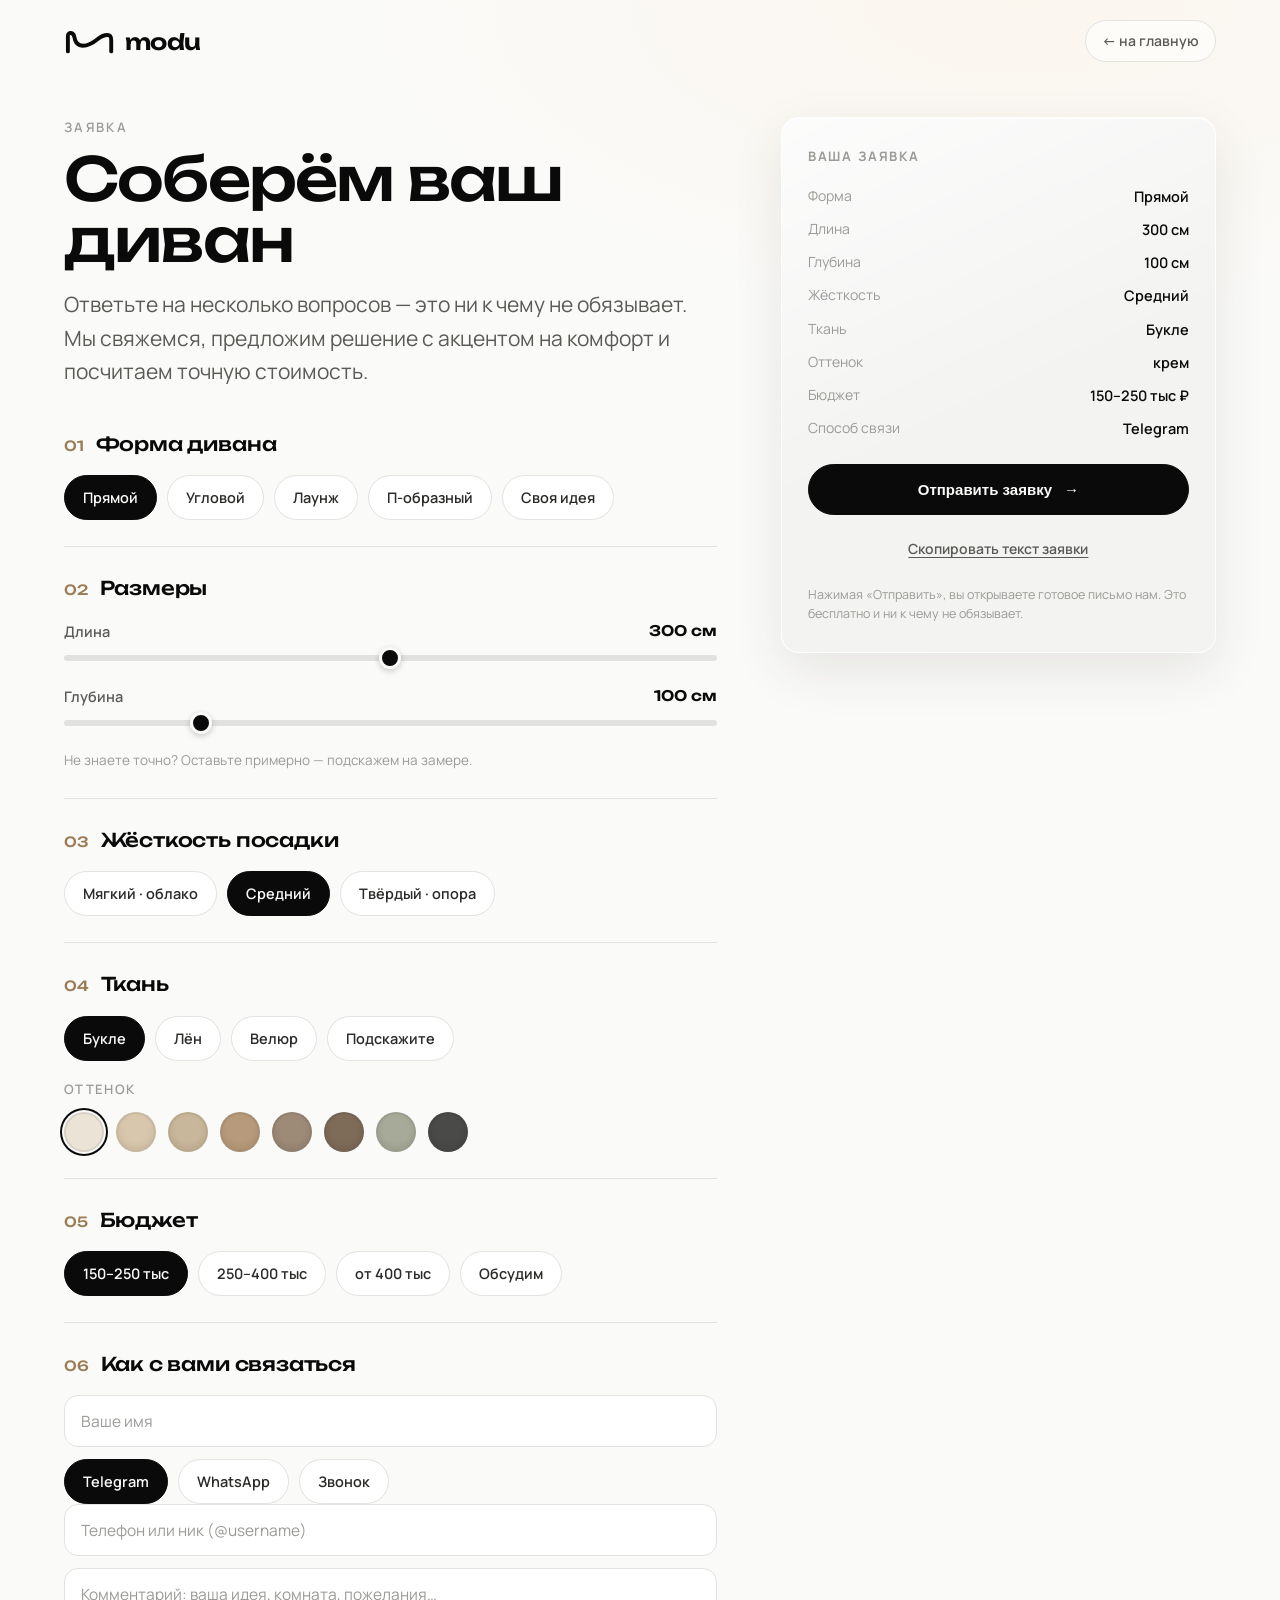
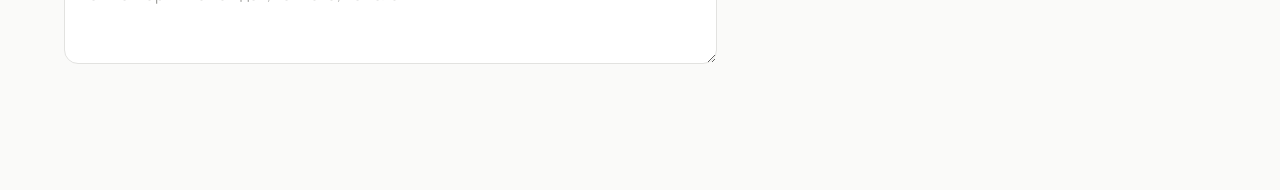
==== order.html @ 6776fec9 "modu — сайт диванов под заказ (премиум) Лендинг: hero-видео, каталог форм, подход/качество, гарантия" ====
<!DOCTYPE html>
<html lang="ru">
<head>
  <meta charset="UTF-8" />
  <meta name="viewport" content="width=device-width, initial-scale=1.0" />
  <title>Соберём ваш диван — modu</title>
  <meta name="description" content="Расскажите, какой диван вам нужен — форма, размеры, жёсткость, ткань и бюджет. Соберём индивидуально под вас." />
  <link rel="preconnect" href="https://fonts.googleapis.com" />
  <link rel="preconnect" href="https://fonts.gstatic.com" crossorigin />
  <link href="https://fonts.googleapis.com/css2?family=Manrope:wght@400;500;600;700&family=Unbounded:wght@300;400;500;600&display=swap" rel="stylesheet" />
  <link rel="stylesheet" href="css/style.css" />
  <link rel="stylesheet" href="css/order.css" />
</head>
<body class="order-page">

  <!-- ШАПКА -->
  <header class="nav order-nav">
    <a href="index.html" class="logo" aria-label="modu">
      <svg viewBox="0 0 118 60" fill="none" aria-hidden="true">
        <path d="M9 54 V18 C9 9 22 9 24 21 C27 41 42 45 60 37 C80 28 82 16 100 16 C108 16 109 21 109 28 V54"
              stroke="currentColor" stroke-width="9" stroke-linecap="round" stroke-linejoin="round"/>
      </svg>
      <span class="word">modu</span>
    </a>
    <a href="index.html" class="order-back">← на главную</a>
  </header>

  <main class="order-wrap">
    <!-- ЛЕВО: форма -->
    <div class="order-form">
      <header class="order-head">
        <p class="eyebrow">Заявка</p>
        <h1>Соберём ваш диван</h1>
        <p class="lead">Ответьте на несколько вопросов — это ни к чему не обязывает. Мы свяжемся, предложим решение с акцентом на комфорт и посчитаем точную стоимость.</p>
      </header>

      <!-- 1. Форма -->
      <section class="q">
        <div class="q-title"><span class="q-n">01</span> Форма дивана</div>
        <div class="opts" data-field="Форма">
          <button type="button" data-val="Прямой" class="active">Прямой</button>
          <button type="button" data-val="Угловой">Угловой</button>
          <button type="button" data-val="Лаунж (глубокий)">Лаунж</button>
          <button type="button" data-val="П-образный">П-образный</button>
          <button type="button" data-val="Своя идея">Своя идея</button>
        </div>
      </section>

      <!-- 2. Размеры -->
      <section class="q">
        <div class="q-title"><span class="q-n">02</span> Размеры</div>
        <label class="rng">Длина <span id="len-val">300 см</span>
          <input type="range" id="len" min="180" max="420" value="300" step="10" />
        </label>
        <label class="rng">Глубина <span id="dep-val">100 см</span>
          <input type="range" id="dep" min="85" max="160" value="100" step="5" />
        </label>
        <p class="q-hint">Не знаете точно? Оставьте примерно — подскажем на замере.</p>
      </section>

      <!-- 3. Жёсткость -->
      <section class="q">
        <div class="q-title"><span class="q-n">03</span> Жёсткость посадки</div>
        <div class="opts" data-field="Жёсткость">
          <button type="button" data-val="Мягкий («облако»)">Мягкий · облако</button>
          <button type="button" data-val="Средний" class="active">Средний</button>
          <button type="button" data-val="Твёрдый (опора)">Твёрдый · опора</button>
        </div>
      </section>

      <!-- 4. Ткань -->
      <section class="q">
        <div class="q-title"><span class="q-n">04</span> Ткань</div>
        <div class="opts" data-field="Ткань">
          <button type="button" data-val="Букле" class="active">Букле</button>
          <button type="button" data-val="Лён">Лён</button>
          <button type="button" data-val="Велюр">Велюр</button>
          <button type="button" data-val="Подскажите варианты">Подскажите</button>
        </div>
        <div class="q-sub">Оттенок</div>
        <div class="swatches" id="colors"></div>
      </section>

      <!-- 5. Бюджет -->
      <section class="q">
        <div class="q-title"><span class="q-n">05</span> Бюджет</div>
        <div class="opts" data-field="Бюджет">
          <button type="button" data-val="150–250 тыс ₽" class="active">150–250 тыс</button>
          <button type="button" data-val="250–400 тыс ₽">250–400 тыс</button>
          <button type="button" data-val="от 400 тыс ₽">от 400 тыс</button>
          <button type="button" data-val="Обсудим">Обсудим</button>
        </div>
      </section>

      <!-- 6. Контакты -->
      <section class="q">
        <div class="q-title"><span class="q-n">06</span> Как с вами связаться</div>
        <input type="text" id="name" class="fld" placeholder="Ваше имя" />
        <div class="opts" data-field="Способ связи">
          <button type="button" data-val="Telegram" class="active">Telegram</button>
          <button type="button" data-val="WhatsApp">WhatsApp</button>
          <button type="button" data-val="Звонок">Звонок</button>
        </div>
        <input type="text" id="contact" class="fld" placeholder="Телефон или ник (@username)" />
        <textarea id="note" class="fld" rows="3" placeholder="Комментарий: ваша идея, комната, пожелания…"></textarea>
      </section>
    </div>

    <!-- ПРАВО: живая сводка -->
    <aside class="order-summary">
      <div class="summary-card glass">
        <div class="summary-eyebrow">Ваша заявка</div>
        <dl id="summary"></dl>
        <button type="button" id="send" class="btn">Отправить заявку <span class="arrow">→</span></button>
        <button type="button" id="copy" class="link-btn">Скопировать текст заявки</button>
        <p class="summary-note">Нажимая «Отправить», вы открываете готовое письмо нам. Это бесплатно и ни к чему не обязывает.</p>
      </div>
    </aside>
  </main>

  <div id="toast" class="toast"></div>

  <script src="js/order.js"></script>
</body>
</html>
---- css/style.css ----
/* ============================================================
   modu — модульные диваны
   Палитра и типографика из брендбука
   ============================================================ */

:root {
  /* Цвета бренда */
  --milk:      #FAFAF9;   /* основной фон, молочный */
  --paper:     #ECECEA;   /* блоки, карточки */
  --line:      #E2E2E0;   /* тонкие линии */
  --graphite:  #0A0A0A;   /* основной текст */
  --ink-2:     #2A2A28;   /* тёмный текст 2 */
  --grey:      #5A5A57;   /* вторичный текст */
  --grey-2:    #9A9A97;   /* приглушённый текст */
  --sand:      #D8CFC2;   /* тёплый песочный акцент */
  --wood:      #9B7B53;   /* дерево (сруб / резьба) */
  --wood-dark: #6E5436;

  /* Типографика */
  --font-display: 'Unbounded', sans-serif;
  --font-body:    'Manrope', sans-serif;

  /* Размеры */
  --container: 1280px;
  --gutter: clamp(20px, 5vw, 64px);
  --radius: 18px;

  /* Плавность */
  --ease: cubic-bezier(0.22, 1, 0.36, 1);
}

* { margin: 0; padding: 0; box-sizing: border-box; }

html { scroll-behavior: smooth; }

body {
  font-family: var(--font-body);
  background: var(--milk);
  color: var(--graphite);
  font-size: 17px;
  line-height: 1.6;
  -webkit-font-smoothing: antialiased;
  overflow-x: hidden;
}

img, video { display: block; max-width: 100%; }

a { color: inherit; text-decoration: none; }

.container {
  width: 100%;
  max-width: var(--container);
  margin-inline: auto;
  padding-inline: var(--gutter);
}

/* --- Типографика --- */
.h-display {
  font-family: var(--font-display);
  font-weight: 500;
  line-height: 1.02;
  letter-spacing: -0.02em;
}
h2 {
  font-family: var(--font-display);
  font-weight: 500;
  font-size: clamp(28px, 4.5vw, 54px);
  line-height: 1.05;
  letter-spacing: -0.02em;
}
.eyebrow {
  font-size: 13px;
  letter-spacing: 0.18em;
  text-transform: uppercase;
  color: var(--grey-2);
  font-weight: 600;
}
.lead { color: var(--grey); font-size: clamp(17px, 1.7vw, 21px); max-width: 52ch; }

/* ============================================================
   Шапка
   ============================================================ */
.nav {
  position: fixed;
  inset: 0 0 auto 0;
  z-index: 100;
  display: flex;
  align-items: center;
  justify-content: space-between;
  padding: 20px var(--gutter);
  mix-blend-mode: difference;          /* лого читается на видео и на молочном */
  transition: padding .4s var(--ease);
}
.nav .logo { display: flex; align-items: center; gap: 10px; }
.nav .logo svg { height: 26px; width: auto; }
.nav .logo .word {
  font-family: var(--font-display);
  font-weight: 600;
  font-size: 22px;
  letter-spacing: -0.03em;
  color: #fff;
}
.nav-links { display: flex; gap: 34px; align-items: center; }
.nav-links a {
  color: #fff;
  font-size: 14px;
  font-weight: 600;
  letter-spacing: 0.02em;
  opacity: .85;
  transition: opacity .3s;
}
.nav-links a:hover { opacity: 1; }

/* ============================================================
   Hero — видео
   ============================================================ */
.hero {
  position: relative;
  height: 100svh;
  min-height: 600px;
  overflow: hidden;
  display: flex;
  align-items: flex-end;
}
.hero video {
  position: absolute;
  inset: 0;
  width: 100%;
  height: 100%;
  object-fit: cover;
  z-index: -2;
}
.hero::after {                          /* затемнение для читаемости текста */
  content: '';
  position: absolute;
  inset: 0;
  z-index: -1;
  background: linear-gradient(180deg, rgba(10,10,10,.15) 0%, rgba(10,10,10,0) 35%, rgba(10,10,10,.55) 100%);
}
.hero-inner { padding-bottom: clamp(48px, 9vh, 110px); color: #fff; }
.hero h1 {
  font-family: var(--font-display);
  font-weight: 500;
  font-size: clamp(44px, 8vw, 116px);
  line-height: 0.98;
  letter-spacing: -0.03em;
}
.hero h1 .thin { font-weight: 300; }
.hero p {
  margin-top: 22px;
  max-width: 40ch;
  font-size: clamp(16px, 1.8vw, 20px);
  color: rgba(255,255,255,.82);
}
.hero-scroll {
  position: absolute;
  bottom: 28px; right: var(--gutter);
  font-size: 12px; letter-spacing: .18em; text-transform: uppercase;
  color: rgba(255,255,255,.7);
  display: flex; align-items: center; gap: 10px;
}
.hero-scroll::before { content:''; width: 40px; height: 1px; background: rgba(255,255,255,.5); }

/* ============================================================
   Кнопки
   ============================================================ */
.btn {
  --bg: var(--graphite);
  --fg: var(--milk);
  display: inline-flex;
  align-items: center;
  gap: 12px;
  background: var(--bg);
  color: var(--fg);
  padding: 16px 28px;
  border-radius: 100px;
  font-weight: 600;
  font-size: 15px;
  border: 1px solid var(--bg);
  cursor: pointer;
  transition: transform .4s var(--ease), background .3s, color .3s;
}
.btn:hover { transform: translateY(-2px); }
.btn .arrow { transition: transform .4s var(--ease); }
.btn:hover .arrow { transform: translateX(5px); }
.btn--ghost { --bg: transparent; --fg: var(--graphite); border-color: var(--graphite); }
.btn--ghost:hover { --bg: var(--graphite); --fg: var(--milk); }
.btn--light { --bg: var(--milk); --fg: var(--graphite); }

/* ============================================================
   Секции
   ============================================================ */
section { position: relative; }
.section-pad { padding-block: clamp(80px, 13vh, 160px); }

/* Манифест */
.manifest .container { display: grid; grid-template-columns: 1.4fr 1fr; gap: clamp(30px, 6vw, 90px); align-items: start; }
.manifest .big {
  font-family: var(--font-display);
  font-weight: 400;
  font-size: clamp(26px, 3.4vw, 46px);
  line-height: 1.15;
  letter-spacing: -0.02em;
}
.manifest .big em { font-style: normal; color: var(--grey-2); }
.manifest .side p { color: var(--grey); }
.manifest .side p + p { margin-top: 18px; }

/* Метрики */
.stats { display: flex; flex-wrap: wrap; gap: clamp(30px,5vw,80px); margin-top: 60px; border-top: 1px solid var(--line); padding-top: 40px; align-content: flex-start; }

/* Фото справа от метрик (под «Философия») */
.about-photo {
  margin-top: 60px;
  border-radius: var(--radius);
  overflow: hidden;
  background: var(--paper);
  aspect-ratio: 4 / 5;
}
.about-photo img { width: 100%; height: 100%; object-fit: cover; transition: transform 1.1s var(--ease); }
.about-photo:hover img { transform: scale(1.04); }
.about-photo .ph {
  width: 100%; height: 100%; align-items: center; justify-content: center;
  color: var(--grey-2); font-size: 13px; letter-spacing: .12em; text-transform: uppercase;
  background: repeating-linear-gradient(45deg, transparent 0 18px, rgba(0,0,0,.025) 18px 36px), var(--paper);
}
.stat .num { font-family: var(--font-display); font-size: clamp(34px,4vw,52px); font-weight: 500; letter-spacing: -.02em; }
.stat .lbl { color: var(--grey-2); font-size: 14px; margin-top: 4px; }

/* ============================================================
   Галерея
   ============================================================ */
.gallery-head { display: flex; justify-content: space-between; align-items: flex-end; gap: 30px; flex-wrap: wrap; margin-bottom: 48px; }
.gallery-grid {
  display: grid;
  grid-template-columns: repeat(12, 1fr);
  gap: clamp(14px, 1.6vw, 22px);
}
.card { position: relative; overflow: hidden; border-radius: var(--radius); background: var(--paper); }
.card .ph { /* плейсхолдер пока нет фото */
  width: 100%; height: 100%;
  display: flex; align-items: center; justify-content: center;
  color: var(--grey-2); font-size: 13px; letter-spacing: .12em; text-transform: uppercase;
  background:
    repeating-linear-gradient(45deg, transparent 0 18px, rgba(0,0,0,.025) 18px 36px),
    var(--paper);
}
.card img { width: 100%; height: 100%; object-fit: cover; transition: transform 1.1s var(--ease); }
.card:hover img { transform: scale(1.04); }
.card .cap { position: absolute; left: 18px; bottom: 16px; color: #fff; text-shadow: 0 1px 12px rgba(0,0,0,.35); }
.card .cap .t { font-family: var(--font-display); font-weight: 500; font-size: 19px; }
.card .cap .s { font-size: 13px; opacity: .85; }

.card.tall  { grid-column: span 4; aspect-ratio: 3/4; }
.card.wide  { grid-column: span 8; aspect-ratio: 16/11; }
.card.half  { grid-column: span 6; aspect-ratio: 4/3; }
.card.full  { grid-column: span 12; aspect-ratio: 21/9; }

/* ============================================================
   Полноэкранный переход (сруб с названием)
   ============================================================ */
.builder-full {
  position: relative;
  width: 100%;
  min-height: 100svh;
  overflow: hidden;
  display: flex;
  align-items: center;
  justify-content: center;
  /* фон в тон странице — белый фон фото сруба сливается без шва */
  background: var(--milk);
}
.builder-full__link {
  display: flex; align-items: center; justify-content: center;
  width: 100%; height: 100%;
}
.builder-full__img {
  width: 100%;                 /* сруб во всю ширину, край в край */
  height: auto;
  display: block;
  transition: transform 1.4s var(--ease);
}
.builder-full__link:hover .builder-full__img { transform: scale(1.03); }
.builder-full__overlay {
  position: absolute; left: 0; right: 0; bottom: 0;
  display: flex; flex-direction: column; align-items: center; gap: 18px;
  padding: 0 24px clamp(40px, 8svh, 90px);
  text-align: center;
}
.builder-full__overlay .eyebrow { color: var(--wood-dark); }
@media (max-width: 700px) {
  .builder-full__overlay { gap: 14px; }
}

/* (старый карточный вариант — оставлен на случай отката) */
.builder-cta {
  position: relative;
  min-height: 78vh;
  display: flex;
  align-items: center;
  border-radius: var(--radius);
  overflow: hidden;
  background: var(--wood-dark);  /* запасной фон под фото сруба */
  isolation: isolate;
}
.builder-cta .bg { position: absolute; inset: 0; z-index: -2; }
.builder-cta .bg img { width: 100%; height: 100%; object-fit: cover; }
.builder-cta .bg.ph {
  background:
    radial-gradient(120% 100% at 30% 20%, #b48f60 0%, #8a6a44 45%, #5d4528 100%);
}
.builder-cta::after {
  content:''; position: absolute; inset: 0; z-index: -1;
  background: linear-gradient(90deg, rgba(40,28,15,.55) 0%, rgba(40,28,15,.1) 55%, rgba(40,28,15,0) 100%);
}
.builder-cta .inner { color: #fff; max-width: 620px; padding-block: 60px; }
.builder-cta .eyebrow { color: rgba(255,255,255,.7); }
.builder-cta h2 { font-size: clamp(32px, 5.5vw, 72px); margin: 14px 0 18px; }
.builder-cta p { color: rgba(255,255,255,.85); max-width: 44ch; margin-bottom: 30px; }
.builder-cta .hint { margin-top: 26px; font-size: 13px; letter-spacing: .04em; color: rgba(255,255,255,.6); }

/* ============================================================
   Лента «как это работает»
   ============================================================ */
.steps { display: grid; grid-template-columns: repeat(3, 1fr); gap: clamp(20px,3vw,40px); }
.step { padding-top: 26px; border-top: 1px solid var(--line); }
.step .n { font-family: var(--font-display); color: var(--grey-2); font-size: 14px; }
.step h3 { font-family: var(--font-display); font-weight: 500; font-size: 22px; margin: 14px 0 8px; letter-spacing: -.01em; }
.step p { color: var(--grey); font-size: 15.5px; }

/* ============================================================
   Подвал
   ============================================================ */
.footer { background: var(--graphite); color: var(--milk); border-radius: var(--radius) var(--radius) 0 0; }
.footer .container { padding-block: clamp(60px, 9vh, 110px); }
.footer .top { display: flex; justify-content: space-between; gap: 40px; flex-wrap: wrap; align-items: flex-start; }
.footer .big-word { font-family: var(--font-display); font-weight: 500; font-size: clamp(56px, 14vw, 200px); line-height: .9; letter-spacing: -.04em; }
.footer .links { display: flex; gap: 60px; flex-wrap: wrap; }
.footer .links .col h4 { color: var(--grey-2); font-size: 13px; letter-spacing: .14em; text-transform: uppercase; margin-bottom: 16px; font-weight: 600; }
.footer .links .col a { display: block; color: rgba(255,255,255,.8); padding: 5px 0; transition: color .3s; }
.footer .links .col a:hover { color: #fff; }
.footer .bottom { margin-top: 60px; padding-top: 26px; border-top: 1px solid rgba(255,255,255,.12); display: flex; justify-content: space-between; gap: 20px; flex-wrap: wrap; color: var(--grey-2); font-size: 14px; }

/* ============================================================
   Hero — дополнения
   ============================================================ */
.hero-eyebrow {
  font-size: 13px; letter-spacing: .18em; text-transform: uppercase;
  color: rgba(255,255,255,.8); font-weight: 600; margin-bottom: 20px;
}
.hero-sub {
  margin-top: 22px; max-width: 46ch;
  font-size: clamp(16px, 1.8vw, 20px); color: rgba(255,255,255,.85);
}
.hero-sub b { color: #fff; font-weight: 700; }
.hero-actions { margin-top: 34px; display: flex; gap: 14px; flex-wrap: wrap; }

/* CTA в шапке */
.nav-cta {
  padding: 9px 18px; border-radius: 100px;
  background: rgba(255,255,255,.14);
  border: 1px solid rgba(255,255,255,.45);
  opacity: 1 !important;
}

/* ============================================================
   Премиальная «стеклянная» карточка
   ============================================================ */
.glass {
  background:
    linear-gradient(155deg, rgba(255,255,255,.85) 0%, rgba(255,255,255,.35) 55%),
    var(--paper);
  border: 1px solid rgba(255,255,255,.9);
  border-radius: var(--radius);
  box-shadow:
    0 18px 50px rgba(60,45,25,.10),
    inset 0 1px 0 rgba(255,255,255,.95);
  backdrop-filter: blur(8px);
  -webkit-backdrop-filter: blur(8px);
}

/* ============================================================
   Каталог
   ============================================================ */
.catalog-grid {
  display: grid;
  grid-template-columns: repeat(2, 1fr);
  gap: clamp(18px, 2vw, 28px);
}
.cat-card {
  display: flex; flex-direction: column;
  border-radius: var(--radius); overflow: hidden;
  background: var(--milk);
  border: 1px solid var(--line);
  box-shadow: 0 14px 44px rgba(60,45,25,.07);
  transition: transform .5s var(--ease), box-shadow .5s var(--ease);
}
.cat-card:hover { transform: translateY(-4px); box-shadow: 0 26px 70px rgba(60,45,25,.14); }
.cat-card__media { position: relative; aspect-ratio: 16 / 11; overflow: hidden; background: var(--paper); }
.cat-card__media img { width: 100%; height: 100%; object-fit: cover; transition: transform 1.1s var(--ease); }
.cat-card:hover .cat-card__media img { transform: scale(1.05); }
.cat-card__media .ph {
  width: 100%; height: 100%; align-items: center; justify-content: center;
  color: var(--grey-2); font-size: 13px; letter-spacing: .12em; text-transform: uppercase;
  background: repeating-linear-gradient(45deg, transparent 0 18px, rgba(0,0,0,.025) 18px 36px), var(--paper);
}
.cat-card__body { padding: 24px 26px 26px; display: flex; flex-direction: column; gap: 12px; flex: 1; }
.cat-card__top { display: flex; align-items: baseline; justify-content: space-between; gap: 16px; }
.cat-card__top h3 { font-family: var(--font-display); font-weight: 500; font-size: 26px; letter-spacing: -.02em; }
.cat-card__price { font-family: var(--font-display); font-weight: 400; font-size: 16px; color: var(--wood-dark); white-space: nowrap; }
.cat-card__body p { color: var(--grey); font-size: 15.5px; flex: 1; }
.cat-card__link { display: inline-flex; align-items: center; gap: 9px; font-weight: 600; font-size: 14.5px; color: var(--graphite); }
.cat-card__link .arrow { transition: transform .4s var(--ease); }
.cat-card:hover .cat-card__link .arrow { transform: translateX(5px); }

/* широкая карточка на всю ширину каталога */
.cat-card--wide { grid-column: 1 / -1; flex-direction: row; }
.cat-card--wide .cat-card__media { flex: 1 1 55%; aspect-ratio: auto; }
.cat-card--wide .cat-card__body { flex: 1 1 45%; justify-content: center; }
@media (max-width: 640px) {
  .cat-card--wide { flex-direction: column; }
  .cat-card--wide .cat-card__media { aspect-ratio: 16/11; }
}

/* ============================================================
   Подход / качество
   ============================================================ */
.approach { background: linear-gradient(180deg, var(--milk) 0%, #F3EFE8 100%); }
.features { display: grid; grid-template-columns: repeat(3, 1fr); gap: clamp(16px, 1.8vw, 26px); }
.feature { padding: 30px 28px 32px; }
.feature__mark { font-family: var(--font-display); color: var(--wood); font-size: 14px; letter-spacing: .04em; margin-bottom: 18px; }
.feature h3 { font-family: var(--font-display); font-weight: 500; font-size: 21px; letter-spacing: -.01em; margin-bottom: 10px; }
.feature p { color: var(--grey); font-size: 15px; }

/* ============================================================
   Гарантия
   ============================================================ */
.warranty {
  background: radial-gradient(130% 120% at 80% 0%, #2a2622 0%, var(--graphite) 60%);
  color: var(--milk);
  border-radius: var(--radius);
  margin: 0 var(--gutter);
  padding-block: clamp(72px, 11vh, 130px);
}
.warranty .container { display: flex; flex-direction: column; align-items: flex-start; gap: 22px; }
.warranty h2 { color: #fff; }
.warranty__sub { color: rgba(255,255,255,.78); max-width: 52ch; font-size: clamp(16px,1.7vw,19px); }
.warranty .btn { margin-top: 12px; }

/* ============================================================
   Появление при скролле
   ============================================================ */
.reveal { opacity: 0; transform: translateY(28px); transition: opacity .9s var(--ease), transform .9s var(--ease); }
.reveal.in { opacity: 1; transform: none; }

/* ============================================================
   Адаптив
   ============================================================ */
@media (max-width: 900px) {
  .nav-links { display: none; }
  .manifest .container { grid-template-columns: 1fr; align-items: start; }
  .steps { grid-template-columns: 1fr; }
  .card.tall, .card.wide, .card.half { grid-column: span 12; }
  .card.tall { aspect-ratio: 4/3; }
  .footer .top { flex-direction: column; }
  .features { grid-template-columns: 1fr 1fr; }
}

@media (max-width: 640px) {
  .catalog-grid { grid-template-columns: 1fr; }
  .features { grid-template-columns: 1fr; }
  .warranty { margin: 0; border-radius: 0; }
}
---- css/order.css ----
/* ============================================================
   modu — страница заявки «Соберём ваш диван»
   ============================================================ */

.order-page {
  min-height: 100svh;
  background:
    radial-gradient(120% 80% at 80% 0%, #FBF6EE 0%, var(--milk) 45%) fixed,
    var(--milk);
}

/* Шапка — тёмное лого на светлом фоне */
.order-nav { mix-blend-mode: normal; }
.order-nav .logo { color: var(--graphite); }
.order-nav .logo .word { color: var(--graphite); }
.order-back {
  font-weight: 600; font-size: 14px; color: var(--grey);
  padding: 9px 16px; border-radius: 100px; border: 1px solid var(--line);
  background: rgba(255,255,255,.6); transition: color .3s, border-color .3s;
}
.order-back:hover { color: var(--graphite); border-color: var(--graphite); }

/* Раскладка: форма + липкая сводка */
.order-wrap {
  max-width: var(--container);
  margin-inline: auto;
  padding: clamp(96px, 13vh, 140px) var(--gutter) 80px;
  display: grid;
  grid-template-columns: 1.5fr 1fr;
  gap: clamp(30px, 5vw, 70px);
  align-items: start;
}

.order-head { margin-bottom: 40px; }
.order-head h1 {
  font-family: var(--font-display); font-weight: 500;
  font-size: clamp(34px, 5vw, 60px); line-height: 1.02; letter-spacing: -.03em;
  margin: 10px 0 18px;
}

/* Вопрос-блок */
.q { padding: 26px 0; border-top: 1px solid var(--line); }
.q:first-of-type { border-top: 0; padding-top: 0; }
.q-title { font-family: var(--font-display); font-weight: 500; font-size: 19px; letter-spacing: -.01em; margin-bottom: 16px; display: flex; align-items: baseline; gap: 12px; }
.q-n { color: var(--wood); font-size: 14px; }
.q-sub { font-size: 13px; letter-spacing: .1em; text-transform: uppercase; color: var(--grey-2); font-weight: 600; margin: 18px 0 12px; }
.q-hint { font-size: 13.5px; color: var(--grey-2); margin-top: 12px; }

/* Кнопки-чипсы выбора */
.opts { display: flex; flex-wrap: wrap; gap: 10px; }
.opts button {
  font-family: var(--font-body); font-weight: 600; font-size: 14.5px;
  padding: 12px 18px; border-radius: 100px; cursor: pointer;
  background: #fff; border: 1px solid var(--line); color: var(--ink-2);
  transition: transform .25s var(--ease), border-color .25s, background .25s, color .25s;
}
.opts button:hover { transform: translateY(-1px); border-color: var(--grey-2); }
.opts button.active { background: var(--graphite); color: var(--milk); border-color: var(--graphite); }

/* Ползунки */
.rng { display: block; font-size: 14.5px; color: var(--grey); font-weight: 600; margin-bottom: 18px; }
.rng span { float: right; color: var(--graphite); font-family: var(--font-display); }
.rng input[type="range"] {
  -webkit-appearance: none; appearance: none; width: 100%; height: 6px; margin-top: 12px;
  border-radius: 6px; background: rgba(0,0,0,.1); outline: none; cursor: pointer;
}
.rng input[type="range"]::-webkit-slider-thumb {
  -webkit-appearance: none; width: 22px; height: 22px; border-radius: 50%;
  background: var(--graphite); border: 3px solid var(--milk); box-shadow: 0 2px 6px rgba(0,0,0,.2);
}
.rng input[type="range"]::-moz-range-thumb {
  width: 22px; height: 22px; border-radius: 50%; background: var(--graphite); border: 3px solid var(--milk);
}

/* Оттенки */
.swatches { display: flex; flex-wrap: wrap; gap: 12px; }
.swatches .swatch {
  width: 40px; height: 40px; border-radius: 50%; cursor: pointer;
  border: 2px solid rgba(0,0,0,.08); box-shadow: inset 0 -3px 6px rgba(0,0,0,.08);
  transition: transform .25s var(--ease);
}
.swatches .swatch:hover { transform: scale(1.1); }
.swatches .swatch.active { box-shadow: 0 0 0 2px var(--milk), 0 0 0 4px var(--graphite); }

/* Поля ввода */
.fld {
  width: 100%; font-family: var(--font-body); font-size: 15.5px; color: var(--graphite);
  padding: 14px 16px; border-radius: 14px; border: 1px solid var(--line); background: #fff;
  margin-bottom: 12px; transition: border-color .25s;
}
.fld::placeholder { color: var(--grey-2); }
.fld:focus { outline: none; border-color: var(--graphite); }
textarea.fld { resize: vertical; min-height: 84px; }

/* Липкая сводка */
.order-summary { position: sticky; top: 100px; }
.summary-card { padding: 28px 26px; }
.summary-eyebrow { font-size: 13px; letter-spacing: .14em; text-transform: uppercase; color: var(--grey-2); font-weight: 700; margin-bottom: 18px; }
#summary { display: grid; grid-template-columns: auto 1fr; gap: 10px 16px; margin-bottom: 24px; }
#summary dt { color: var(--grey-2); font-size: 14px; }
#summary dd { color: var(--graphite); font-size: 14.5px; font-weight: 600; text-align: right; }
.summary-card .btn { width: 100%; justify-content: center; }
.link-btn {
  display: block; width: 100%; margin-top: 12px; padding: 12px;
  background: none; border: 0; cursor: pointer;
  font-family: var(--font-body); font-weight: 600; font-size: 14px; color: var(--grey);
  text-decoration: underline; text-underline-offset: 3px; transition: color .25s;
}
.link-btn:hover { color: var(--graphite); }
.summary-note { margin-top: 16px; font-size: 12.5px; color: var(--grey-2); line-height: 1.5; }

/* Тост */
.toast {
  position: fixed; left: 50%; bottom: 28px; transform: translate(-50%, 20px);
  background: var(--graphite); color: var(--milk);
  padding: 14px 22px; border-radius: 100px; font-size: 14px; font-weight: 500;
  box-shadow: 0 16px 44px rgba(0,0,0,.28); max-width: 92vw; text-align: center;
  opacity: 0; pointer-events: none; transition: opacity .35s var(--ease), transform .35s var(--ease); z-index: 200;
}
.toast.show { opacity: 1; transform: translate(-50%, 0); }

/* Адаптив */
@media (max-width: 900px) {
  .order-wrap { grid-template-columns: 1fr; }
  .order-summary { position: static; }
}
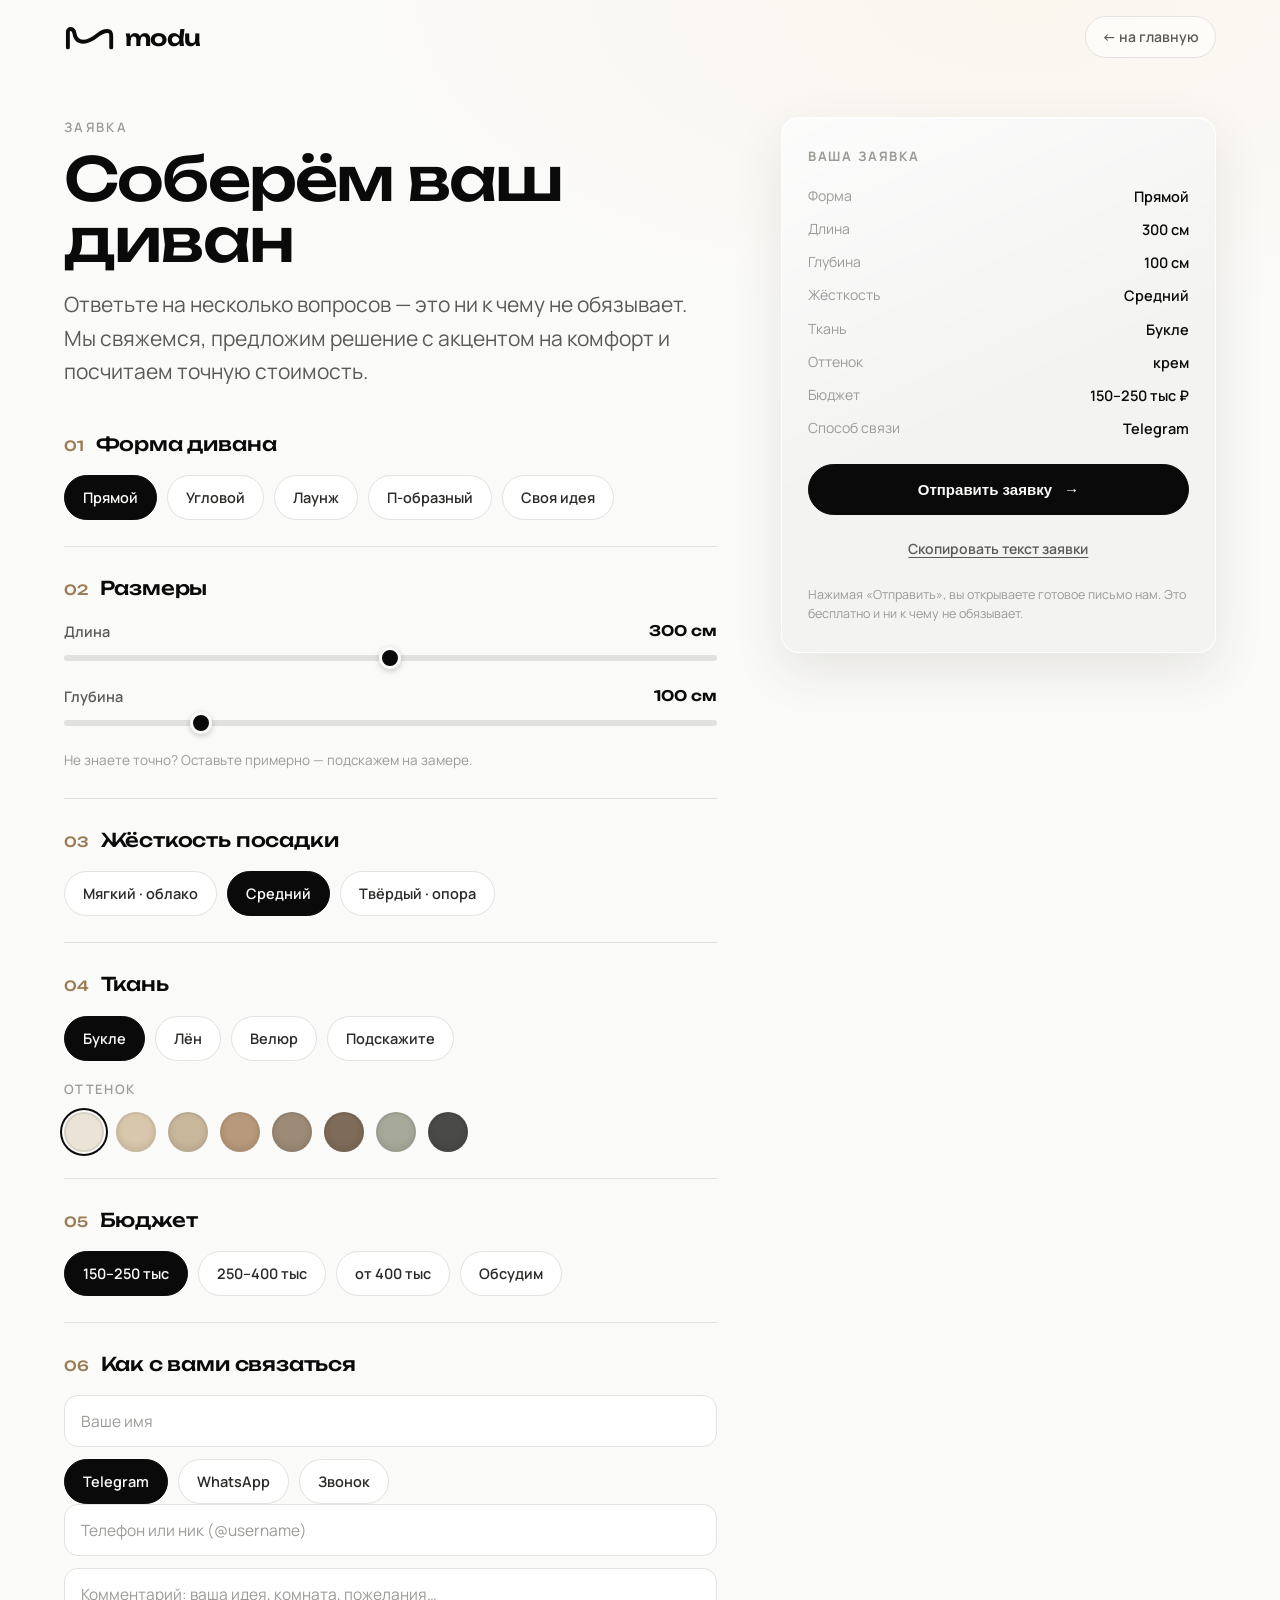
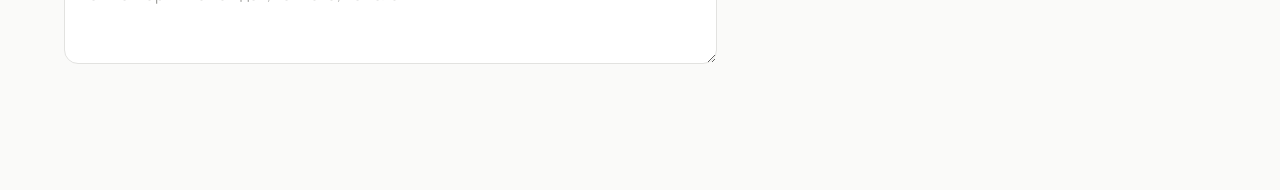
==== commit 64e8e6a6: "Форма заказа: отправка заявок в Telegram через send.php (токен на сервере) + антиспам Co-Authored-By" ====
--- a/order.html
+++ b/order.html
@@ -104,6 +104,9 @@
         <input type="text" id="contact" class="fld" placeholder="Телефон или ник (@username)" />
         <textarea id="note" class="fld" rows="3" placeholder="Комментарий: ваша идея, комната, пожелания…"></textarea>
       </section>
+
+      <!-- антиспам-ловушка (не трогать, скрыта от людей) -->
+      <input type="text" id="website" name="website" tabindex="-1" autocomplete="off" aria-hidden="true" style="position:absolute;left:-9999px;width:1px;height:1px;opacity:0" />
     </div>
 
     <!-- ПРАВО: живая сводка -->
--- a/css/style.css
+++ b/css/style.css
@@ -40,7 +40,7 @@
   font-size: 17px;
   line-height: 1.6;
   -webkit-font-smoothing: antialiased;
-  overflow-x: hidden;
+  overflow-x: clip;                 /* не ломает window.scrollY, в отличие от hidden */
 }
 
 img, video { display: block; max-width: 100%; }
@@ -87,11 +87,20 @@
   display: flex;
   align-items: center;
   justify-content: space-between;
-  padding: 20px var(--gutter);
-  mix-blend-mode: difference;          /* лого читается на видео и на молочном */
-  transition: padding .4s var(--ease);
-}
-.nav .logo { display: flex; align-items: center; gap: 10px; }
+  padding: 16px var(--gutter);
+  /* вначале прозрачная, белый текст на видео */
+  background: transparent;
+  border-bottom: 1px solid transparent;
+  transition: background .35s var(--ease), backdrop-filter .35s var(--ease), border-color .35s, padding .4s var(--ease);
+}
+/* после скролла (>20px) — матовое стекло с размытием */
+.nav.scrolled {
+  background: rgba(250, 250, 249, 0.6);
+  backdrop-filter: blur(18px) saturate(1.3);
+  -webkit-backdrop-filter: blur(18px) saturate(1.3);
+  border-bottom-color: rgba(0, 0, 0, 0.06);
+}
+.nav .logo { display: flex; align-items: center; gap: 10px; color: #fff; transition: color .35s; }
 .nav .logo svg { height: 26px; width: auto; }
 .nav .logo .word {
   font-family: var(--font-display);
@@ -99,25 +108,30 @@
   font-size: 22px;
   letter-spacing: -0.03em;
   color: #fff;
-}
-.nav-links { display: flex; gap: 34px; align-items: center; }
+  transition: color .35s;
+}
+.nav-links { display: flex; gap: 34px; align-items: center; margin-left: auto; }
 .nav-links a {
   color: #fff;
   font-size: 14px;
   font-weight: 600;
   letter-spacing: 0.02em;
   opacity: .85;
-  transition: opacity .3s;
+  transition: opacity .3s, color .35s;
 }
 .nav-links a:hover { opacity: 1; }
+/* тёмный текст, когда шапка стала матовой */
+.nav.scrolled .logo,
+.nav.scrolled .logo .word,
+.nav.scrolled .nav-links a { color: var(--graphite); }
 
 /* ============================================================
    Hero — видео
    ============================================================ */
 .hero {
   position: relative;
-  height: 100svh;
-  min-height: 600px;
+  height: auto;                 /* растём под контент, чтобы верх не обрезался под шапкой */
+  min-height: 100svh;
   overflow: hidden;
   display: flex;
   align-items: flex-end;
@@ -137,12 +151,12 @@
   z-index: -1;
   background: linear-gradient(180deg, rgba(10,10,10,.15) 0%, rgba(10,10,10,0) 35%, rgba(10,10,10,.55) 100%);
 }
-.hero-inner { padding-bottom: clamp(48px, 9vh, 110px); color: #fff; }
+.hero-inner { padding-top: clamp(70px, 8vh, 82px); padding-bottom: clamp(48px, 9vh, 110px); color: #fff; }
 .hero h1 {
   font-family: var(--font-display);
   font-weight: 500;
-  font-size: clamp(44px, 8vw, 116px);
-  line-height: 0.98;
+  font-size: clamp(37px, 8vw, 116px);
+  line-height: 1.0;
   letter-spacing: -0.03em;
 }
 .hero h1 .thin { font-weight: 300; }
@@ -207,7 +221,30 @@
 .manifest .side p + p { margin-top: 18px; }
 
 /* Метрики */
-.stats { display: flex; flex-wrap: wrap; gap: clamp(30px,5vw,80px); margin-top: 60px; border-top: 1px solid var(--line); padding-top: 40px; align-content: flex-start; }
+.stats { display: flex; flex-wrap: wrap; gap: clamp(18px,2.2vw,28px) clamp(28px,5vw,64px); margin-top: 60px; border-top: 1px solid var(--line); padding-top: 40px; align-content: flex-start; }
+
+/* второй блок манифеста: цифрам меньше места, видео — больше */
+.manifest .container:nth-of-type(2) { grid-template-columns: 0.62fr 1.6fr; align-items: start; gap: clamp(20px, 3vw, 40px); }
+
+/* Видео «как мы делаем» справа от цифр — без рамки/тени, сливается с фоном, не обрезано */
+.build-video {
+  position: relative; display: block;
+  margin-top: 96px;            /* верх видео на уровне «от 150к ₽» */
+}
+.build-video video { width: 100%; height: auto; display: block; }        /* полный кадр, без обрезки */
+.build-video__badge {
+  position: absolute; left: 14px; bottom: 14px;
+  display: inline-flex; align-items: center; gap: 8px;
+  background: rgba(255,255,255,.85); backdrop-filter: blur(8px); -webkit-backdrop-filter: blur(8px);
+  color: var(--graphite); font-weight: 600; font-size: 13px; padding: 8px 15px; border-radius: 100px;
+  box-shadow: 0 4px 14px rgba(0,0,0,.12);
+}
+.build-video__badge .arrow { transition: transform .4s var(--ease); }
+.build-video:hover .build-video__badge .arrow { transform: translateX(4px); }
+@media (max-width: 900px) {
+  .build-video { margin-top: 8px; aspect-ratio: 16 / 10; }
+  .manifest .container:nth-of-type(2) { grid-template-columns: 1fr; }  /* на телефоне цифры и видео в столбик */
+}
 
 /* Фото справа от метрик (под «Философия») */
 .about-photo {
@@ -224,7 +261,7 @@
   color: var(--grey-2); font-size: 13px; letter-spacing: .12em; text-transform: uppercase;
   background: repeating-linear-gradient(45deg, transparent 0 18px, rgba(0,0,0,.025) 18px 36px), var(--paper);
 }
-.stat .num { font-family: var(--font-display); font-size: clamp(34px,4vw,52px); font-weight: 500; letter-spacing: -.02em; }
+.stat .num { font-family: var(--font-display); font-size: clamp(34px,4vw,52px); font-weight: 500; letter-spacing: -.02em; white-space: nowrap; }
 .stat .lbl { color: var(--grey-2); font-size: 14px; margin-top: 4px; }
 
 /* ============================================================
@@ -262,35 +299,34 @@
 .builder-full {
   position: relative;
   width: 100%;
-  min-height: 100svh;
-  overflow: hidden;
-  display: flex;
-  align-items: center;
-  justify-content: center;
-  /* фон в тон странице — белый фон фото сруба сливается без шва */
-  background: var(--milk);
-}
-.builder-full__link {
-  display: flex; align-items: center; justify-content: center;
-  width: 100%; height: 100%;
-}
+  background: transparent;               /* прозрачный фон: деревяшка наезжает на чёрный блок сверху */
+  overflow: hidden;                      /* обрезаем волнистые края — нет просвета по бокам */
+  margin-top: 0;                         /* на десктопе без наезда (иначе блок «улетает» на инсет-гарантию) */
+  padding-bottom: clamp(44px, 8vw, 96px);
+  z-index: 2;
+}
+/* на телефоне гарантия во всю ширину — сруб красиво наезжает на неё */
+@media (max-width: 680px) {
+  .builder-full { margin-top: -58px; }
+}
+.builder-full__link { display: block; width: 100%; }
 .builder-full__img {
-  width: 100%;                 /* сруб во всю ширину, край в край */
+  width: 100%;                           /* сруб во всю ширину, край в край */
   height: auto;
   display: block;
-  transition: transform 1.4s var(--ease);
-}
-.builder-full__link:hover .builder-full__img { transform: scale(1.03); }
+  transform: scale(1.08);                /* дерево заполняет края, убирает просвет слева/справа */
+}
 .builder-full__overlay {
-  position: absolute; left: 0; right: 0; bottom: 0;
-  display: flex; flex-direction: column; align-items: center; gap: 18px;
-  padding: 0 24px clamp(40px, 8svh, 90px);
+  position: static;
+  /* кнопка с отступом от сруба — примерно посередине до заголовка ниже */
+  margin-top: clamp(40px, 10vw, 84px);
+  display: flex; flex-direction: column; align-items: center; gap: 14px;
+  padding: 0 24px;
   text-align: center;
 }
+/* секцию «Как мы работаем» чуть подтягиваем — кнопка садится по центру */
+#how { padding-top: clamp(52px, 7vh, 92px); }
 .builder-full__overlay .eyebrow { color: var(--wood-dark); }
-@media (max-width: 700px) {
-  .builder-full__overlay { gap: 14px; }
-}
 
 /* (старый карточный вариант — оставлен на случай отката) */
 .builder-cta {
@@ -349,19 +385,32 @@
   color: rgba(255,255,255,.8); font-weight: 600; margin-bottom: 20px;
 }
 .hero-sub {
-  margin-top: 22px; max-width: 46ch;
+  margin-top: 22px; max-width: 44ch;
   font-size: clamp(16px, 1.8vw, 20px); color: rgba(255,255,255,.85);
 }
 .hero-sub b { color: #fff; font-weight: 700; }
+.hero-price {
+  margin-top: 18px;
+  display: flex; align-items: center; gap: 12px; flex-wrap: wrap;
+  font-size: 15px; color: rgba(255,255,255,.8);
+}
+.hero-price b { font-family: var(--font-display); font-weight: 500; font-size: 18px; color: #fff; }
+.hero-price span { opacity: .45; }
 .hero-actions { margin-top: 34px; display: flex; gap: 14px; flex-wrap: wrap; }
 
 /* CTA в шапке */
 .nav-cta {
+  margin-left: 28px; flex-shrink: 0;
   padding: 9px 18px; border-radius: 100px;
+  color: #fff; font-size: 14px; font-weight: 600;
   background: rgba(255,255,255,.14);
   border: 1px solid rgba(255,255,255,.45);
   opacity: 1 !important;
-}
+  transition: background .3s, color .35s, border-color .35s;
+}
+.nav-cta:hover { background: rgba(255,255,255,.28); }
+.nav.scrolled .nav-cta { color: var(--graphite); background: rgba(255,255,255,.5); border-color: rgba(0,0,0,.14); }
+.nav.scrolled .nav-cta:hover { background: var(--graphite); color: var(--milk); border-color: var(--graphite); }
 
 /* ============================================================
    Премиальная «стеклянная» карточка
@@ -423,6 +472,91 @@
 }
 
 /* ============================================================
+   Каталог диванов — компактные карточки
+   ============================================================ */
+.pgrid-wrap { position: relative; transition: max-height .5s var(--ease); }
+.pgrid-wrap.collapsed { overflow: hidden; }
+.pgrid { display: grid; grid-template-columns: repeat(4, 1fr); gap: clamp(14px, 1.6vw, 22px); }
+.pgrid-fade {
+  position: absolute; left: 0; right: 0; bottom: 0; height: 160px; pointer-events: none; display: none;
+  background: linear-gradient(180deg, rgba(250,250,249,0) 0%, rgba(250,250,249,.85) 55%, var(--milk) 100%);
+}
+.pgrid-wrap.collapsed .pgrid-fade { display: block; }
+.pgrid-more { display: none; justify-content: center; margin-top: 26px; }
+.pgrid-more.show { display: flex; }
+
+.pcard {
+  cursor: pointer; border-radius: var(--radius); overflow: hidden;
+  background: var(--milk); border: 1px solid var(--line);
+  box-shadow: 0 10px 30px rgba(60,45,25,.06);
+  transition: transform .4s var(--ease), box-shadow .4s var(--ease);
+}
+.pcard:hover { transform: translateY(-4px); box-shadow: 0 22px 55px rgba(60,45,25,.14); }
+.pcard__media {
+  position: relative; aspect-ratio: 4/5; overflow: hidden;
+  background: repeating-linear-gradient(45deg, transparent 0 18px, rgba(0,0,0,.03) 18px 36px), var(--paper);
+}
+.pcard__media img { position: absolute; inset: 0; width: 100%; height: 100%; object-fit: cover; opacity: 0; transition: opacity .9s var(--ease); }
+.pcard__media img.active { opacity: 1; }
+.pcard__foot { padding: 12px 14px 15px; }
+.pcard__name { font-family: var(--font-display); font-weight: 500; font-size: clamp(15px, 1.5vw, 18px); letter-spacing: -.01em; line-height: 1.15; }
+.pcard__price { display: block; margin-top: 5px; font-size: 13px; color: var(--wood-dark); font-weight: 600; }
+
+@media (max-width: 1000px) { .pgrid { grid-template-columns: repeat(3, 1fr); } }
+@media (max-width: 680px) {
+  .pgrid { grid-template-columns: repeat(2, 1fr); gap: 12px; }
+  .pcard__foot { padding: 10px 12px 12px; }
+}
+
+/* Раскрытая карточка (модалка) */
+.pmodal {
+  position: fixed; inset: 0; z-index: 1500;
+  display: flex; align-items: center; justify-content: center; padding: 20px;
+  background: rgba(20,16,10,.6); backdrop-filter: blur(6px); -webkit-backdrop-filter: blur(6px);
+  animation: modal-fade .3s var(--ease);
+}
+.pmodal[hidden] { display: none; }
+.pmodal__box {
+  position: relative; width: 100%; max-width: 940px; max-height: 90svh;
+  background: var(--milk); border-radius: 22px; overflow: hidden;
+  display: grid; grid-template-columns: 1.15fr 1fr;
+  box-shadow: 0 40px 100px rgba(20,14,6,.45); animation: modal-pop .4s var(--ease);
+}
+.pmodal__media { position: relative; overflow: hidden; background: var(--paper); }
+.pmodal__track { display: flex; height: 100%; transition: transform .5s var(--ease); }
+.pmodal__track img { flex: 0 0 100%; width: 100%; height: 100%; object-fit: cover; }
+.pmodal__nav {
+  position: absolute; top: 50%; transform: translateY(-50%);
+  width: 42px; height: 42px; border-radius: 50%; border: 0; cursor: pointer;
+  background: rgba(255,255,255,.85); color: var(--graphite); font-size: 23px; line-height: 1;
+  display: flex; align-items: center; justify-content: center; z-index: 2;
+  box-shadow: 0 4px 16px rgba(0,0,0,.16); transition: background .2s;
+}
+.pmodal__nav:hover { background: #fff; }
+.pmodal__nav--prev { left: 12px; } .pmodal__nav--next { right: 12px; }
+.pmodal__dots { position: absolute; left: 0; right: 0; bottom: 14px; display: flex; justify-content: center; gap: 8px; z-index: 2; }
+.pmodal__dots button { width: 8px; height: 8px; border-radius: 50%; border: 0; padding: 0; cursor: pointer; background: rgba(255,255,255,.55); box-shadow: 0 1px 4px rgba(0,0,0,.2); transition: background .25s, width .25s; }
+.pmodal__dots button.active { background: #fff; width: 22px; border-radius: 6px; }
+.pmodal__info { padding: clamp(24px, 3vw, 40px); display: flex; flex-direction: column; justify-content: center; gap: 14px; }
+.pmodal__top { display: flex; align-items: baseline; justify-content: space-between; gap: 14px; flex-wrap: wrap; }
+.pmodal__top h3 { font-family: var(--font-display); font-weight: 500; font-size: clamp(24px, 3vw, 36px); letter-spacing: -.02em; }
+.pmodal__price { font-family: var(--font-display); font-size: 17px; color: var(--wood-dark); white-space: nowrap; }
+.pmodal__info p { color: var(--grey); font-size: clamp(15px, 1.5vw, 17px); }
+.pmodal__info .btn { align-self: flex-start; margin-top: 6px; }
+.pmodal__close {
+  position: absolute; top: 12px; right: 12px; z-index: 4;
+  width: 38px; height: 38px; border-radius: 50%; border: 0; cursor: pointer;
+  background: rgba(255,255,255,.9); color: var(--graphite); font-size: 22px; line-height: 1;
+  display: flex; align-items: center; justify-content: center; box-shadow: 0 4px 14px rgba(0,0,0,.18);
+}
+@media (max-width: 760px) {
+  .pmodal { padding: 0; }
+  .pmodal__box { grid-template-columns: 1fr; grid-template-rows: auto 1fr; max-width: 100%; max-height: 100svh; height: 100svh; border-radius: 0; }
+  .pmodal__media { aspect-ratio: 4/3; }
+  .pmodal__info .btn { align-self: stretch; justify-content: center; }
+}
+
+/* ============================================================
    Подход / качество
    ============================================================ */
 .approach { background: linear-gradient(180deg, var(--milk) 0%, #F3EFE8 100%); }
@@ -448,26 +582,132 @@
 .warranty .btn { margin-top: 12px; }
 
 /* ============================================================
+   Приветственный поп-ап
+   ============================================================ */
+.modal-overlay {
+  position: fixed; inset: 0; z-index: 1000;
+  display: flex; align-items: center; justify-content: center;
+  padding: 24px;
+  background: rgba(20,16,10,.55);
+  backdrop-filter: blur(6px); -webkit-backdrop-filter: blur(6px);
+  animation: modal-fade .35s var(--ease);
+}
+.modal-overlay[hidden] { display: none; }
+@keyframes modal-fade { from { opacity: 0 } to { opacity: 1 } }
+.modal {
+  position: relative;
+  width: 100%; max-width: 430px;
+  background: var(--milk);
+  border-radius: 22px;
+  padding: 42px 34px 28px;
+  text-align: center;
+  box-shadow: 0 40px 100px rgba(20,14,6,.42);
+  animation: modal-pop .45s var(--ease);
+}
+@keyframes modal-pop { from { opacity: 0; transform: translateY(20px) scale(.97) } to { opacity: 1; transform: none } }
+.modal__close {
+  position: absolute; top: 14px; right: 16px;
+  width: 34px; height: 34px; border: 0; border-radius: 50%;
+  background: rgba(0,0,0,.05); color: var(--grey); font-size: 22px; line-height: 1; cursor: pointer;
+  transition: background .2s;
+}
+.modal__close:hover { background: rgba(0,0,0,.1); }
+.modal__eyebrow { font-size: 12px; letter-spacing: .18em; text-transform: uppercase; color: var(--wood-dark); font-weight: 700; }
+.modal__title { font-family: var(--font-display); font-weight: 500; font-size: 27px; line-height: 1.12; letter-spacing: -.02em; margin: 12px 0 14px; }
+.modal__text { color: var(--grey); font-size: 15.5px; margin-bottom: 24px; }
+.modal__text b { color: var(--graphite); }
+.promo {
+  display: inline-block; font-family: var(--font-display); font-weight: 500;
+  background: var(--graphite); color: var(--milk); padding: 2px 10px; border-radius: 7px; letter-spacing: .06em;
+}
+.modal .btn { width: 100%; justify-content: center; }
+.modal__later {
+  display: block; margin: 14px auto 0; border: 0; background: none; cursor: pointer;
+  color: var(--grey-2); font-size: 14px; font-family: var(--font-body);
+  text-decoration: underline; text-underline-offset: 3px;
+}
+.modal__later:hover { color: var(--grey); }
+
+/* ============================================================
    Появление при скролле
    ============================================================ */
 .reveal { opacity: 0; transform: translateY(28px); transition: opacity .9s var(--ease), transform .9s var(--ease); }
 .reveal.in { opacity: 1; transform: none; }
 
 /* ============================================================
+   Экран загрузки
+   ============================================================ */
+#preloader {
+  position: fixed; inset: 0; z-index: 3000;
+  background: #2a221b url('../assets/loader.jpg') center / cover no-repeat;
+  transition: opacity .6s var(--ease);
+}
+#preloader.hide { opacity: 0; pointer-events: none; }
+.preloader__bar {
+  position: absolute; left: 50%; bottom: 13%; transform: translateX(-50%);
+  width: min(180px, 44vw); height: 3px; border-radius: 3px;
+  background: rgba(255,255,255,.22); overflow: hidden;
+}
+.preloader__bar i {
+  position: absolute; top: 0; left: -40%; height: 100%; width: 40%;
+  background: #fff; border-radius: 3px; animation: loadbar 1.05s var(--ease) infinite;
+}
+@keyframes loadbar { 0% { left: -40% } 100% { left: 110% } }
+
+/* CTA под галереей готовых работ */
+.works-cta {
+  margin-top: clamp(40px, 6vw, 72px);
+  display: flex; flex-direction: column; align-items: center; gap: 16px; text-align: center;
+}
+.works-cta p {
+  font-family: var(--font-display); font-weight: 400;
+  font-size: clamp(20px, 2.6vw, 30px); letter-spacing: -.01em;
+}
+
+/* ============================================================
    Адаптив
    ============================================================ */
+
+/* Планшет */
+@media (max-width: 1000px) {
+  .features { grid-template-columns: 1fr 1fr; }
+}
+
 @media (max-width: 900px) {
-  .nav-links { display: none; }
-  .manifest .container { grid-template-columns: 1fr; align-items: start; }
+  .nav-links { display: none; }              /* ссылки прячем, кнопка «Обсудить заказ» остаётся */
+  .manifest .container { grid-template-columns: 1fr; align-items: start; gap: 40px; }
+  .about-photo { margin-top: 0; width: 100%; max-width: 480px; }
   .steps { grid-template-columns: 1fr; }
   .card.tall, .card.wide, .card.half { grid-column: span 12; }
   .card.tall { aspect-ratio: 4/3; }
-  .footer .top { flex-direction: column; }
-  .features { grid-template-columns: 1fr 1fr; }
-}
-
-@media (max-width: 640px) {
+  .footer .top { flex-direction: column; gap: 32px; }
+}
+
+/* Крупный телефон */
+@media (max-width: 680px) {
+  /* hero: контент от верха (под шапкой), а не прижат к низу — иначе налезает на шапку */
+  .hero { align-items: flex-start; height: auto; min-height: 100svh; }
+  .hero-inner { padding-top: 66px; padding-bottom: 48px; }
   .catalog-grid { grid-template-columns: 1fr; }
   .features { grid-template-columns: 1fr; }
   .warranty { margin: 0; border-radius: 0; }
-}
+  .gallery-head { flex-direction: column; align-items: flex-start; gap: 14px; }
+  .stats { gap: 28px 44px; margin-top: 44px; padding-top: 32px; }
+  .hero-actions { width: 100%; }
+  .hero-actions .btn { flex: 1 1 auto; justify-content: center; }
+  .footer .bottom { flex-direction: column; gap: 8px; }
+  .footer .links { gap: 40px; }
+}
+
+/* Маленький телефон */
+@media (max-width: 430px) {
+  body { font-size: 16px; }
+  .nav { padding: 16px var(--gutter); }
+  .nav .logo .word { font-size: 19px; }
+  .nav .logo svg { height: 22px; }
+  .nav-cta { margin-left: 0; padding: 8px 14px; font-size: 13px; }
+  .hero-actions { flex-direction: column; }
+  .hero-actions .btn { width: 100%; }
+  .cat-card__body { padding: 20px 20px 22px; }
+  .cat-card__top h3 { font-size: 22px; }
+}
